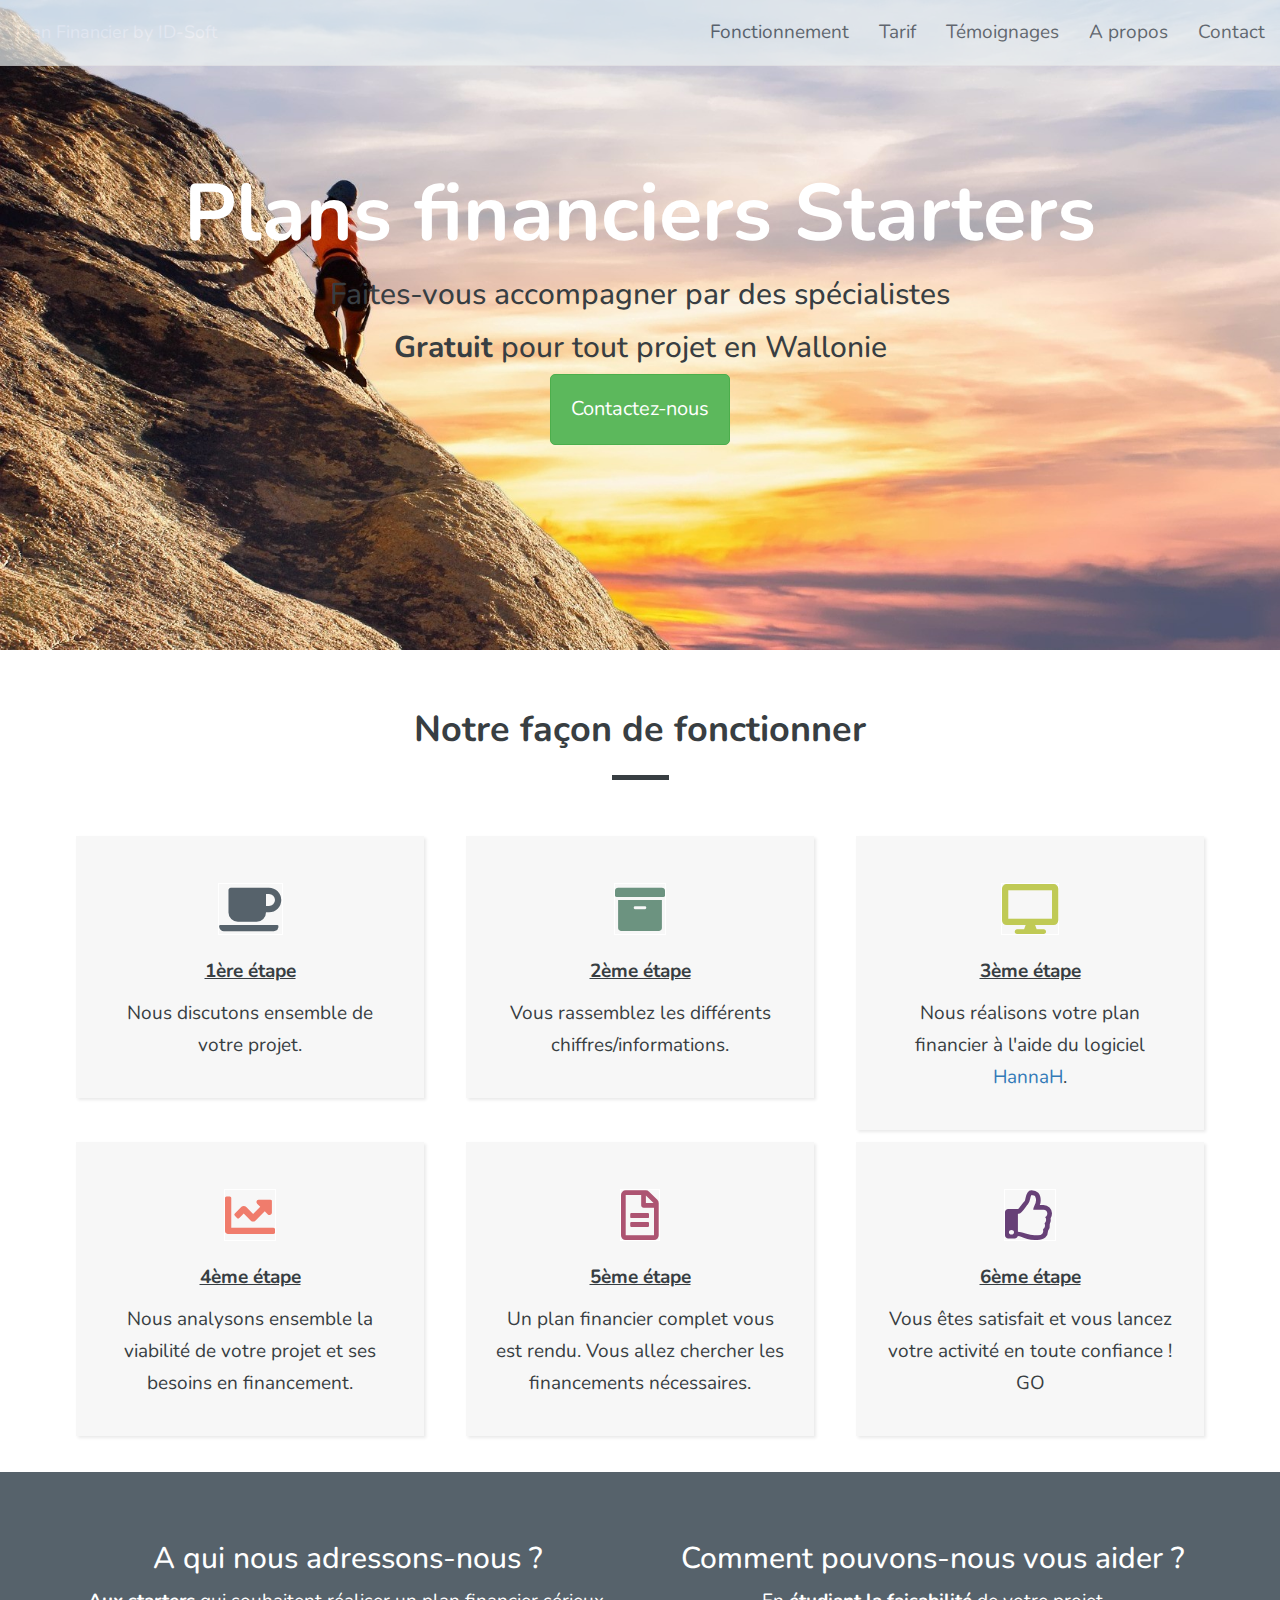
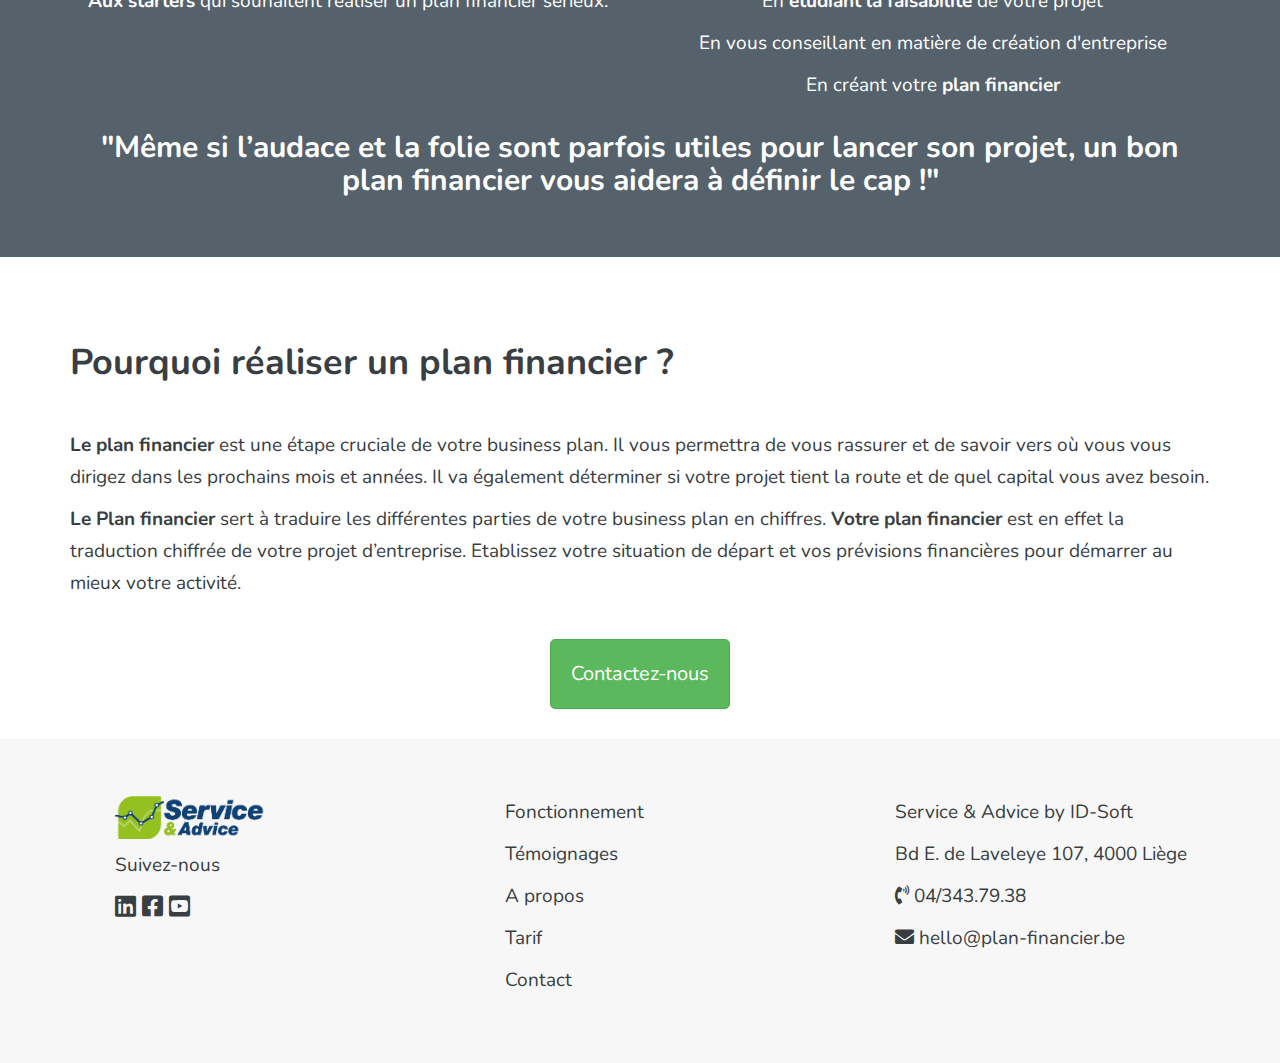
==== index.html @ 62bff939 "Update index.html" ====
<!DOCTYPE html>
<html>
  <head>
    <meta charset="utf-8">
    <meta http-equiv="X-UA-Compatible" content="IE=edge">
    <meta name="viewport" content="width=device-width, initial-scale=1">

    <title>Plan Financier by ID-Soft</title>
    <meta name="description" content="VVous avez un projet mais vous avez besoin de conseils et d’un plan financer professionnel vous lancer ? Notre équipe qualifiée est là pour vous aider. Contactez-nous, nous prendrons le temps d’en discuter autour d’un café.">


    <link rel="stylesheet" href="https://maxcdn.bootstrapcdn.com/bootstrap/3.3.7/css/bootstrap.min.css">
    <link rel="stylesheet" href="https://use.fontawesome.com/releases/v5.0.10/css/all.css">
    <link rel="stylesheet" href="Css/style.css">
    <link href="https://fonts.googleapis.com/css?family=Nunito" rel="stylesheet">
    <!-- HTML5 Shim and Respond.js IE8 support of HTML5 elements and media queries -->
    <!-- Leave those next 4 lines if you care about users using IE8 -->
    <!--[if lt IE 9]>
      <script src="https://oss.maxcdn.com/html5shiv/3.7.2/html5shiv.min.js"></script>
      <script src="https://oss.maxcdn.com/respond/1.4.2/respond.min.js"></script>
    <![endif]-->

    <meta property="og:title" content="Plan Financier" />
    <meta property="og:type" content="article" />
    <meta property="og:url" content="http://www.plan-financier.be/" />
    <meta property="og:image" content="http://example.com/image.jpg" />
    <meta property="og:description" content="Bbesoin d'un Plan Financier ? Faites-nous confiance pour la réalisation de celui-ci." />
    <meta property="og:site_name" content="Plan Financier by ID-Soft" />
    <meta property="fb:admins" content="Facebook numeric ID" />

    <script type="text/javascript">
      var _smartsupp = _smartsupp || {};
      _smartsupp.key = '9a2ca8a7a683b62a05fdf3413a8f7e02817db87a';
      window.smartsupp||(function(d) {
        var s,c,o=smartsupp=function(){ o._.push(arguments)};o._=[];
        s=d.getElementsByTagName('script')[0];c=d.createElement('script');
        c.type='text/javascript';c.charset='utf-8';c.async=true;
        c.src='https://www.smartsuppchat.com/loader.js?';s.parentNode.insertBefore(c,s);
      })(document);
    </script>
  </head>

  <body>
   <nav class="navbar navbar-default navbar-fixed-top navbar-transparent">
      <div class="container-fluid">
    <!-- Brand and toggle get grouped for better mobile display -->
      <div class="navbar-header">
        <button type="button" class="navbar-toggle collapsed" data-toggle="collapse" data-target="#bs-example-navbar-collapse-1" aria-expanded="false">
          <span class="sr-only">Toggle navigation</span>
          <span class="icon-bar"></span>
          <span class="icon-bar"></span>
          <span class="icon-bar"></span>
        </button>
      <a class="navbar-brand" href="index.html"> Plan Financier by ID-Soft</a>
    </div>

    <!-- Collect the nav links, forms, and other content for toggling -->
    <div class="collapse navbar-collapse" id="bs-example-navbar-collapse-1">
       <ul class="nav navbar-nav navbar-right">
        <li><a href="index.html">Fonctionnement</a></li> 
        <li><a href="tarif.html">Tarif</a></li>
        <li><a href="temoignage.html">Témoignages</a></li>
        <li><a href="Apropos.html">A propos</a></li>
        <li><a href="contact.html">Contact</a></li>
       </ul>
    </div><!-- /.navbar-collapse -->
  </div><!-- /.container-fluid -->
</nav>

<div id="wrapper">
  <div class="container">
    <div class="row text-center">
      <div class= "col-xs-12"></div>
        <h1> Plans financiers Starters</h1> 
        <h2> Faites-vous accompagner par des spécialistes  </h2>
        <h2> <b>Gratuit</b> pour tout projet en Wallonie</h2>
      </div>
      <div class="col-xs-12 text-center">
        <a href="#" class="btn btn-success" id="demande"  data-toggle="modal" data-target="#formulaire"> Contactez-nous
        </a>  
      </div>  
    </div>
</div>
</div>

<div class="spacer"></div>

<div class="container cover1 text-center">
   <div class= "col-xs-12"></div>  
    <h1> Notre façon de fonctionner </h1>
  </div>
</div>

<div class="container text-center">
    <div class="row">
      <div class="col-sm-12 col-lg-4">
        <div class="box1">
          <i class="fas fa-coffee" id="featurea"></i>
          <p><u><b>1ère étape</b></u></p> 
          <p>Nous discutons ensemble de votre projet.</p>
        </div>
      </div>
        <div class="col-sm-12 col-lg-4">
          <div class="box1">
           <i class="fas fa-archive" id="featureb"></i>
           <p><u><b>2ème étape</b></u></p> 
           <p>Vous rassemblez les différents chiffres/informations.</p>
          </div>
       </div> 
       <div class="col-sm-12 col-lg-4 ">
          <div class="box1">
            <i class="fas fa-desktop" id="featurec"></i>
            <p><u><b>3ème étape</b></u></p> 
            <p>Nous réalisons votre plan financier à l'aide du logiciel <a href="https://www.idsoft.be/hannah/logiciel-business-plan-financier/">HannaH</a>.</p>
          </div>
        </div>
        <div class="col-sm-4 col-lg-4">
          <div class="box1">
            <i class="fas fa-chart-line" id="featured"></i>  
            <p><u><b>4ème étape</b></u></p> 
            <p> Nous analysons ensemble la viabilité de votre projet et ses besoins en financement.</p>
          </div>
      </div>
       <div class="col-sm-4 col-lg-4" >
        <div class="box1">
         <i class="far fa-file-alt" id="featuree"></i>
         <p><u><b>5ème étape</b></u></p> 
         <p>Un plan financier complet vous est rendu. Vous allez chercher les financements nécessaires.</p>
       </div>
       </div>
       <div class="col-sm-4 col-lg-4">
          <div class="box1">
            <i class="far fa-thumbs-up" id="feature"></i>
            <p><u><b>6ème étape</b></u></p> 
            <p>Vous êtes satisfait et vous lancez votre activité en toute confiance ! GO</p>
          </div>
        </div>
    </div>
</div>

<div class="spacer"></div>

<div class="services">
  <div class="container">
    <div class="row">
      <div class="col-xs-12 col-md-6" >
        <h2> A qui nous adressons-nous ? </h2>
        <p><b>Aux starters</b> qui souhaitent réaliser un plan financier sérieux.</p>
      </div>
      <div class="col-xs-12 col-md-6" id="aide">
        <h2> Comment pouvons-nous vous aider ? </h2>
        <p> En <b>étudiant la faisabilité</b> de votre projet </p>
        <p> En vous conseillant en matière de création d'entreprise </p>
        <p> En créant votre <b>plan financier</b></p>
      </div>
      <div class="col-xs-12 col-lg-12">
        <h2 id="processuscenter"> <b>"Même si l’audace et la folie sont parfois utiles pour lancer son projet, un bon plan financier vous aidera à définir le cap !"</b></h2>
      </div>
    </div>
  </div>
</div>

<div class="spacer"></div>

  <div class="Planfinancier">
    <div class="container">
      <div class="row">
        <div class="col-xs-12 col-lg-12" >
          <h1> Pourquoi réaliser un plan financier ? </h1>
          <p><b>Le plan financier</b> est une étape cruciale de votre business plan. Il vous permettra de vous rassurer et de savoir vers où vous vous dirigez dans les prochains mois et années. Il va également déterminer si votre projet tient la route et de quel capital vous avez besoin.</p>
          <p><b>Le Plan financier</b> sert à traduire les différentes parties de votre business plan en chiffres. <b>Votre plan financier</b> est en effet la traduction chiffrée de votre projet d’entreprise. Etablissez votre situation de départ et vos prévisions financières pour démarrer au mieux votre activité.</p>
        </div>
      </div>
    </div>
  </div>  
  <div class="spacer"></div>
<div class="text-center">
  <a href="#" class="btn btn-success" id="demande"  data-toggle="modal" data-target="#formulaire"> Contactez-nous
  </a>    
</div>  
<div class="spacer"></div>

<div id="footer">
  <div class="container">
  <div class="row">
    <div class="col-xs-12 col-lg-4">
      <p> <img src="images/ServiceAdvice.png" alt="logo-serviceetadvice" width="150" > </p>
      <p>Suivez-nous</p>
      <ul class="list-inline" id="social">
        <li>
          <a href="https://www.linkedin.com/company/id-soft/">
            <i class="fab fa-linkedin"></i>
          </a>
          <a href="https://www.facebook.com/IDSoft.be/?ref=bookmarks">
            <i class="fab fa-facebook-square"></i>
          </a>
          <a href="https://www.youtube.com/channel/UCaKLLMcmvuAm5HZIsFcFZfw">
            <i class="fab fa-youtube-square"></i>
          </a>
        </li>
      </ul>
    </div>
    <div class="col-xs-12 col-lg-4">
      <p> <a href="index.html"> Fonctionnement </a></p>
      <p> <a href="temoignage.html"> Témoignages </a></p>
      <p> <a href="Apropos.html"> A propos </a></p>
      <p> <a href="tarif.html"> Tarif </a></p>
      <p> <a href="contact.html"> Contact </a></p>
    </div>
    <div class="col-xs-12 col-lg-4">
      <p> Service & Advice by <a href="https://www.idsoft.be/">ID-Soft</a></p>
      <p> Bd E. de Laveleye 107, 4000 Liège </p>
      <p> <i class="fas fa-phone-volume"></i> 04/343.79.38 </p>
      <p><i class="fas fa-envelope"></i> <a href="mailto:hello@plan-financier.be"> hello@plan-financier.be </a> </p>
    </div>
  </div>
 </div>
</div>


<!-- Smartsupp Live Chat script -->


    <!-- Including Bootstrap JS (with its jQuery dependency) so that dynamic components work -->
    <script src="https://ajax.googleapis.com/ajax/libs/jquery/1.11.1/jquery.min.js"></script>
    <script src="https://maxcdn.bootstrapcdn.com/bootstrap/3.3.7/js/bootstrap.min.js"></script>
    <!-- Global site tag (gtag.js) - Google Analytics -->
<script async src="https://www.googletagmanager.com/gtag/js?id=UA-7505499-8"></script>
<script>
  window.dataLayer = window.dataLayer || [];
  function gtag(){dataLayer.push(arguments);}
  gtag('js', new Date());

  gtag('config', 'UA-7505499-8');
</script>


<!-- Modal -->
<div class="modal fade" id="formulaire" tabindex="-1" role="dialog" aria-labelledby="exampleModalLabel" aria-hidden="true">  
  <div class="modal-dialog" role="document">
    <div class="modal-content">
      <div class="modal-header">
        <h2 class="modal-title" id="exampleModalLabel"> Contact</h2>
        <button type="button" class="close" data-dismiss="modal" aria-label="Close">
          <span aria-hidden="true">&times;</span>
        </button>
      </div>
      <div class="modal-body">
        <form action="https://formspree.io/support@idsoft.be" method="POST"">
          <div class="container">
          <div class="row">
            <div class="col-xs-12">
              <div class="form-group">
                <label for="firstname"></label>
                <input type="Prénom" name="Prénom" placeholder="Votre prénom" id="Prénom">
              </div>
            </div>
            <div class="col-xs-12">
              <div class="form-group">
                <label for="Nom"> </label>
                  <input type="Nom" name="nom" placeholder="Votre nom" id="Nom">
              </div>  
            </div>
            <div class="col-xs-12">
              <div class="form-group">
                <label for="Téléphone"> </label>
                  <input type="Téléphone" name="téléphone" placeholder="Votre numéro de téléphone" id="Théléphone">
              </div>  
            </div>          
            <div class="col-xs-12">
             <div class="form-group">
                <label for="email"></label>
                <input type="email" name="email" placeholder="Votre e-mail" id="email">
              </div>
            </div>
            <div class="col-xs-12">
              <div class="form-group">
                <label for="text"> </label>
                <textarea name="message" placeholder=" Votre message" id="text"></textarea>
              </div>
            </div>
                <button type="submit" value="Envoyer" class="btn btn-success">Envoyer </button>
          </div>
        </div>
       </form>
      </div>
    </div>
  </div>
</div>

</body>
</html>
---- Css/style.css ----
body{
	color: #383E42;
	background-color: #FFFFFF;
	font-size: 19px;
	line-height: 32px;
	font-family: 'Nunito', sans-serif;
}
h1{
	font-weight: bold;
}

.navbar-transparent {
  background-color: #EDF2F2;
  opacity: 0.7;
}

.navbar-transparent .navbar-brand,
.navbar-transparent .navbar-nav > li > a {
  color: #383E42;
  line-height: 35px;
}

.navbar-transparent .navbar-nav > li > a:hover,
.navbar-transparent .navbar-nav > li > a:active,
.navbar-transparent .navbar-nav > li > a:focus,
.navbar-transparent .navbar-nav > .open > a,
.navbar-transparent .navbar-nav > .open > a:hover,
.navbar-transparent .navbar-nav > .open > a:focus {
  color: white;
  background-color: rgb(0, 0, 0, 0.3);
}

.navbar-transparent .navbar-brand:hover,
.navbar-transparent .navbar-brand:active,
.navbar-transparent .navbar-brand:focus {
  color: white;
}

.box1 {
	background-color: #F7F7F7 ; 
	box-shadow: 2px 2px 3px #EAEAEA ; 
	padding: 27px;
	margin: 6px;
} 

.spacer {
	height:30px;
}

#wrapper {
	background-image: url('../images/background/background.jpg');
	height: 650px;
	background-size: cover;
	padding-top: 150px;
	padding-bottom: 100px; 
	color: white;
}
#wrapper h1{
	font-size: 80px;
}

#wrapper h2 {
	font-size: 30px;
	color:  #383E42; 
}

#feature {
	color: #674077; 
	font-size: 50px;
	border: 1px solid white;
	margin: 20px;
}



.services {
	text-align: center;
	background-color: #56626B;
	padding: 50px;
	color: white;
}

.temoinage {
	text-align: left; 
	padding-left: 100px;
	padding-right: 100px
}

.temmoinage h1{
	text-align: center; 
	padding-bottom: 50px;
}

.apropos h1{
	text-align: center;
	padding-bottom: 50px
}


.cover {
	height: 200px;
	background-size: cover;
	padding-top: 100px;
	color:  #383E42;
}


.cover:after {
  content: '';
  width: 5%;
  display: block;
	margin: 0 auto;
  padding-top: 15px; 
  border-bottom: 5px solid #383E42;
}

.cover1 {
	height: 150px;
	background-size: cover;
	padding-top: 10px;
	padding-bottom: 10px;
	margin-bottom: 15px
	color:  #383E42;
}


.cover1:after {
  content: '';
  width: 5%;
  display: block;
	margin: 0 auto;
  padding-top: 15px; 
  border-bottom: 5px solid #383E42;
}
.box2 {
	background-color: #56626B; 
	box-shadow: 2px 2px 3px #606E78 ; 
	padding: 15px;
	margin: 10px;
	border-radius: 5px;
	color: white;
} 

#photo {
	border-radius: 50%;
	box-shadow: 2px 2px 3px #93A8B7;
}

.apropos h2{
	text-decoration: underline;
	padding-bottom: 20px;
	font-size: 20px;
}

.apropos p{
	padding-bottom: 30px;
}

.apropos a{
	text-decoration: none;
}

.tarif h1{
	text-align: center;
	padding-bottom: 30px;
}
.tarif a:hover{
	color: #95C11F;
	text-decoration: none;
}

.tarif {
	text-align: left; 
	padding-left: 100px;
	padding-right: 100px
}

.tarif h2{
	font-size: x-large;
	padding-top: 1em;
	text-align: center;
}

.tarif h1{
	font-size: x-large;
	padding-top: 1em;
	text-align: left;
}
#footer {
	background-color:#F7F7F7;
	opacity: 0,3;
  padding-left: 100px;
  padding-top: 3em;
  padding-bottom: 3em;
  padding-right: 100px;

}

#footer a {
  color: #383E42;
}

#footer a:hover {
  text-decoration: none;
  color: #95C11F;
}

#social {
	font-size: x-large;
}



.spacer-verticale {
	height: 4em;
}

.contact {
	padding: 100px;
}
.contacta {
	font-size: x-large;
	color:#383E42;

}

.contact a:hover{
	color: #95C11F;
	text-decoration: none;
}

#contact h1{
	text-align: center;
	padding-bottom: 30px;
}

 #contact {
	background-color:#CCCCCC;
	height: 100px;
	background-size: cover;
	padding-top: 150px;
	padding-bottom: 50px;
	color: white;
}

.tarif h2{
	text-align: left; 
}
#featurea {
	color: #56626B;
	font-size: 50px;
	border: 1px solid white;
	margin: 20px;
}

#featureb{
	color: #6C9380;
	font-size: 50px;
	border: 1px solid white;
	margin: 20px;	
}

#featurec {
	color: #C0CA55; 
	font-size: 50px;
	border: 1px solid white;
	margin: 20px;	
}

#featured {
	color: #F07C6C; 
	font-size: 50px;
	border: 1px solid white;
	margin: 20px;	
}


#featuree {
	color: #AD5472; 
	font-size: 50px;
	border: 1px solid white;
	margin: 20px;	
}

.Planfinancier h1{
	padding-bottom: 1em;
	padding-top: 1em;
}


#demande {
  border-radius: 5px;
  font-size: 20px;
  padding: 20px;
}
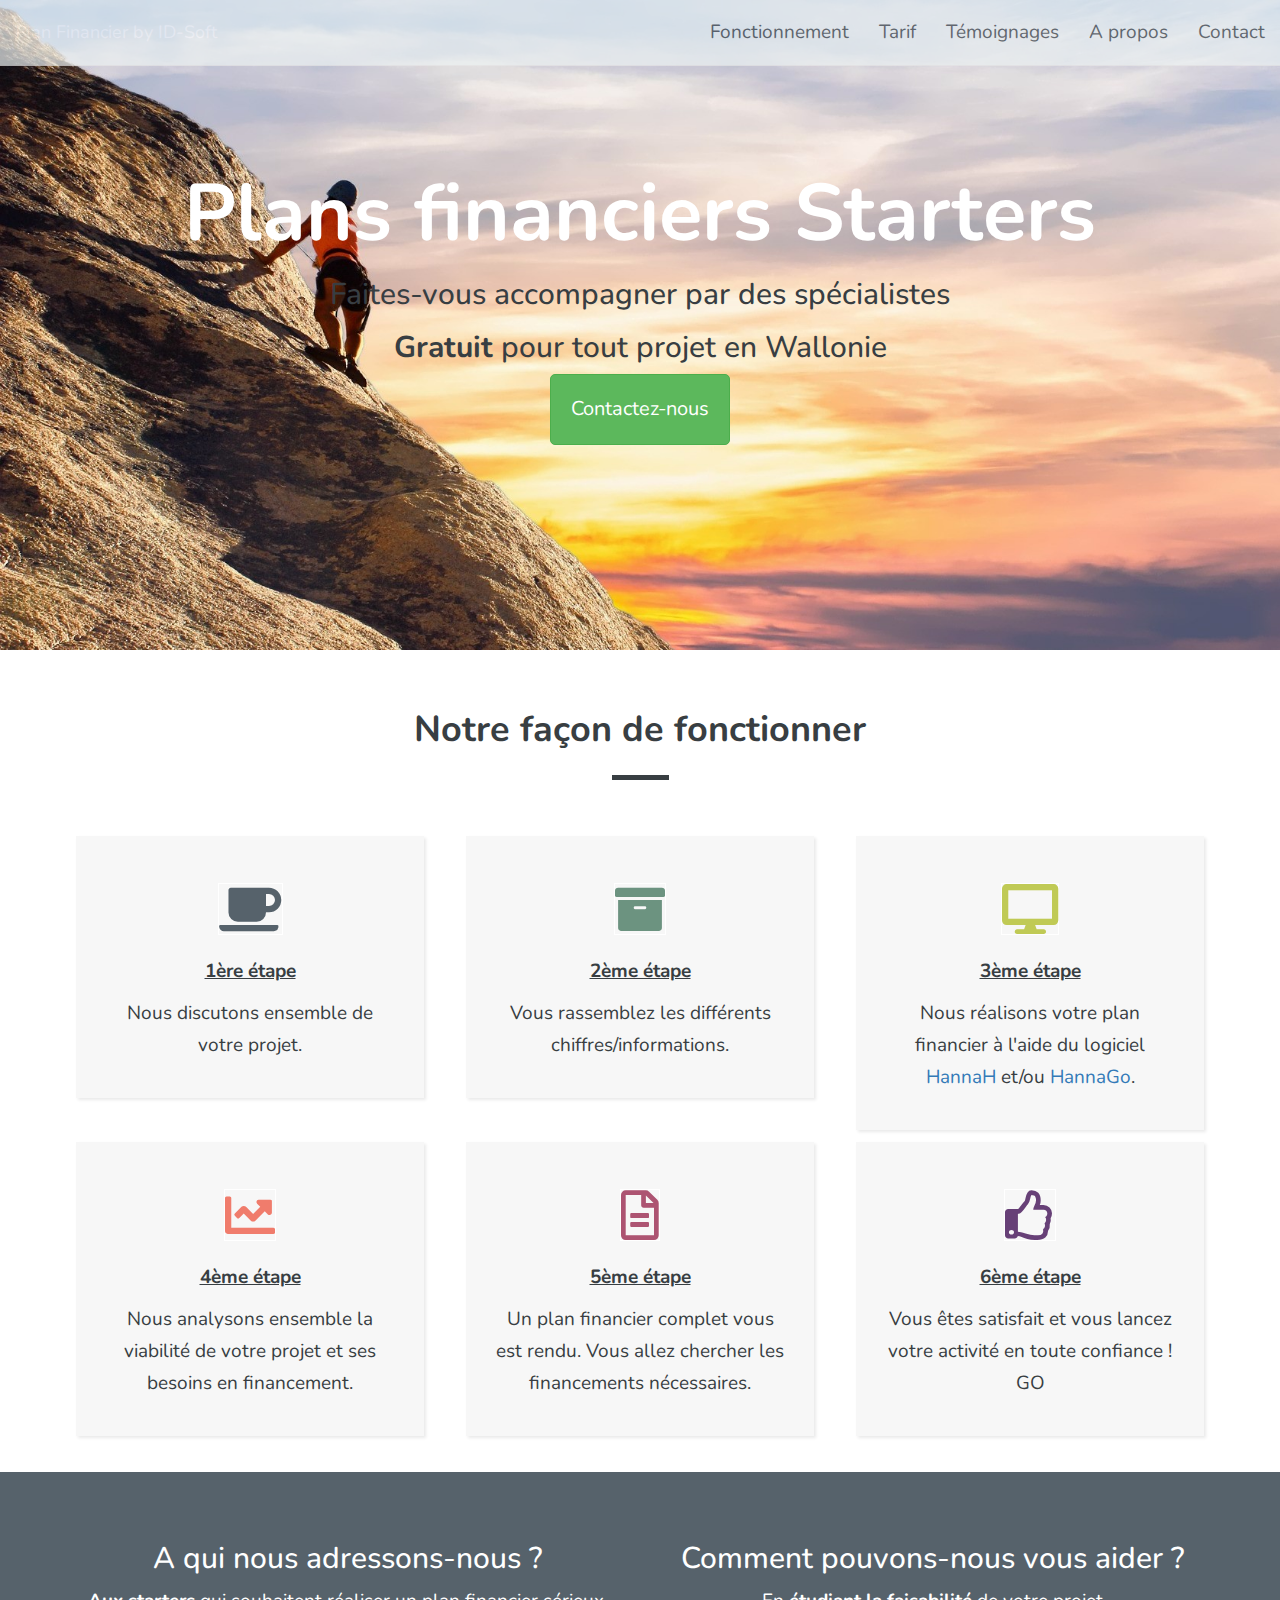
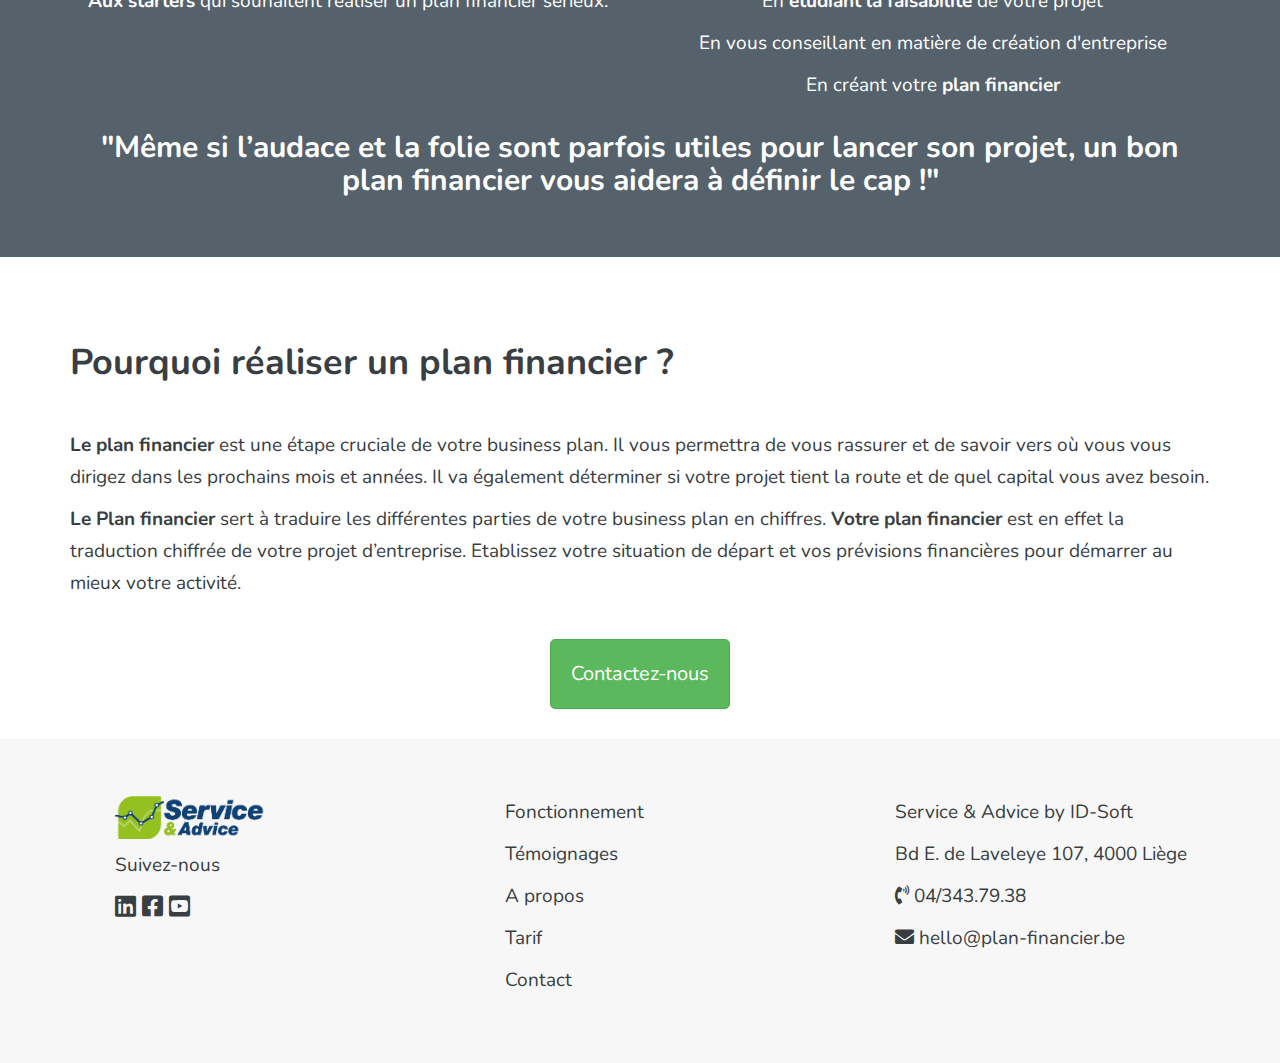
==== commit 5df657bd: "mise à jour du site hannago" ====
--- a/index.html
+++ b/index.html
@@ -111,7 +111,7 @@
           <div class="box1">
             <i class="fas fa-desktop" id="featurec"></i>
             <p><u><b>3ème étape</b></u></p> 
-            <p>Nous réalisons votre plan financier à l'aide du logiciel <a href="https://www.idsoft.be/hannah/logiciel-business-plan-financier/">HannaH</a>.</p>
+            <p>Nous réalisons votre plan financier à l'aide du logiciel <a href="https://www.idsoft.be/hannah/logiciel-business-plan-financier/">HannaH</a> et/ou <a href="https://www.hannago.eu">HannaGo</a>.</p>
           </div>
         </div>
         <div class="col-sm-4 col-lg-4">
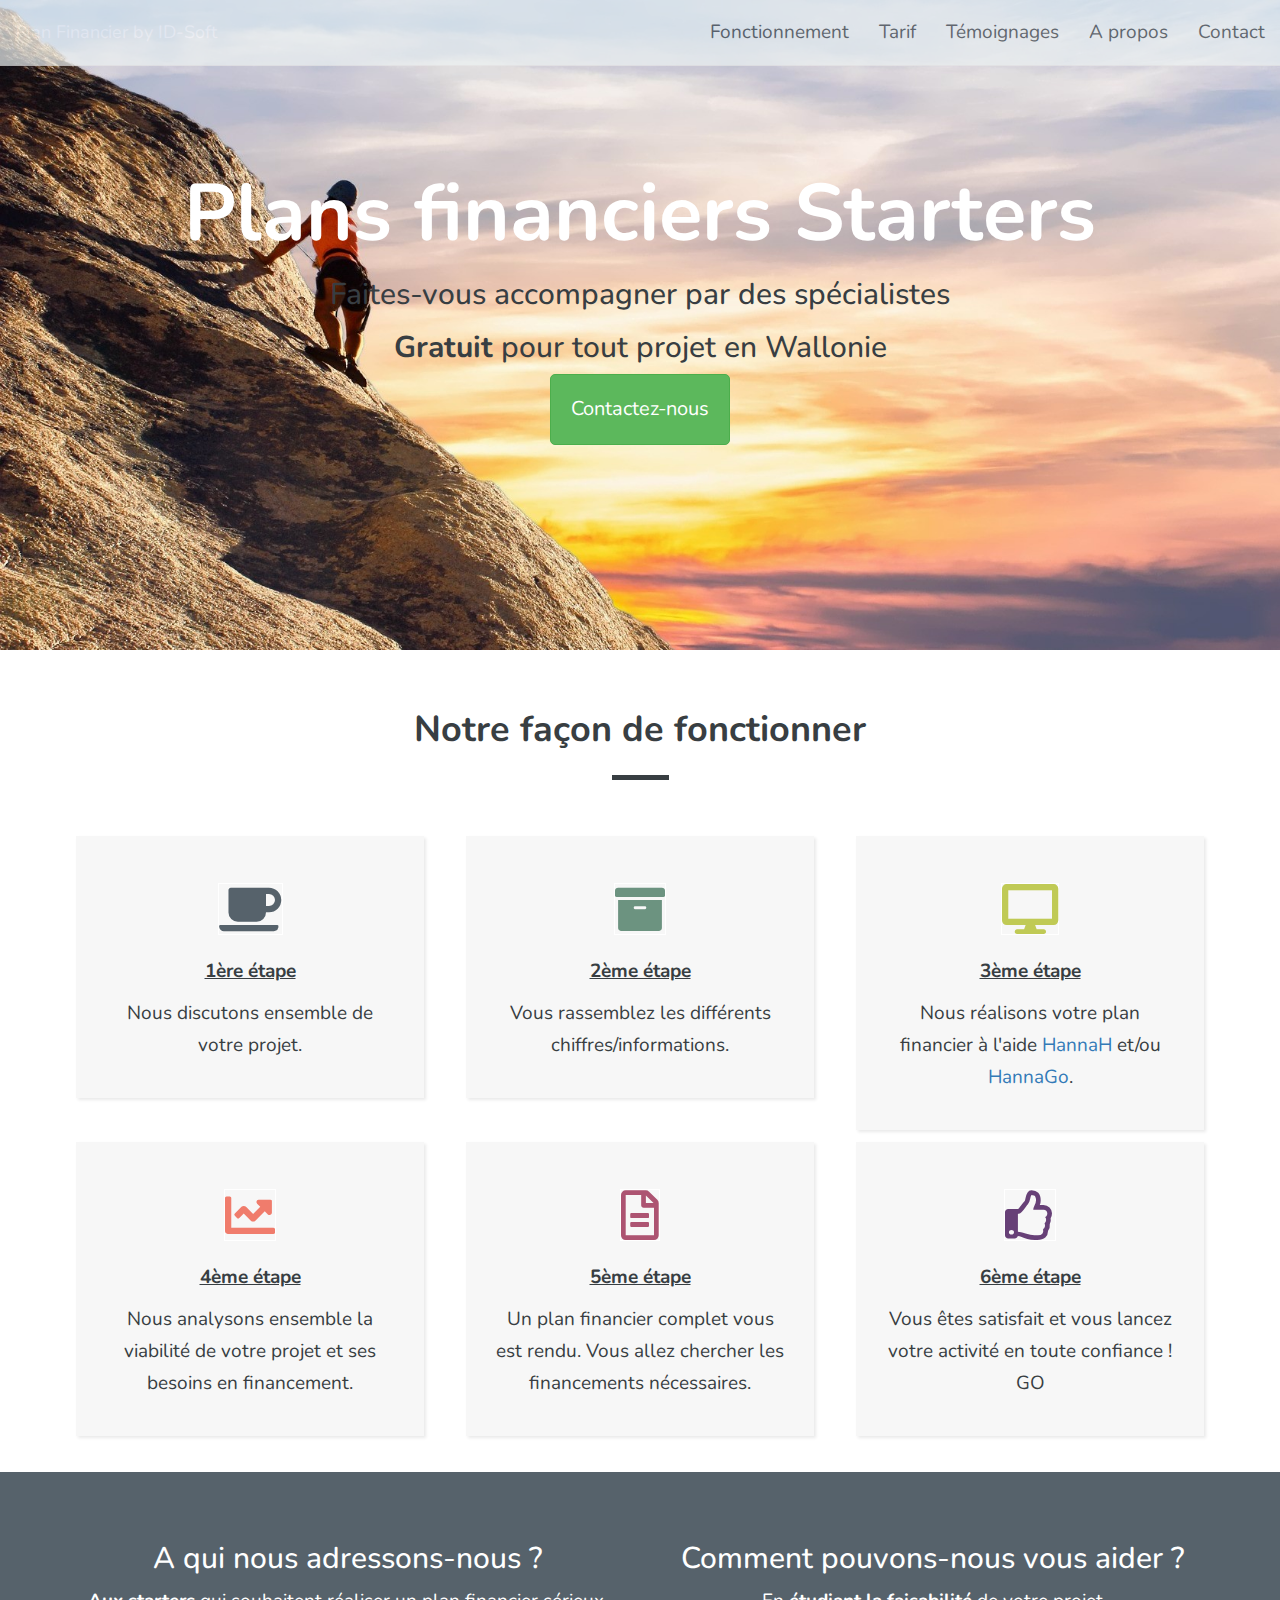
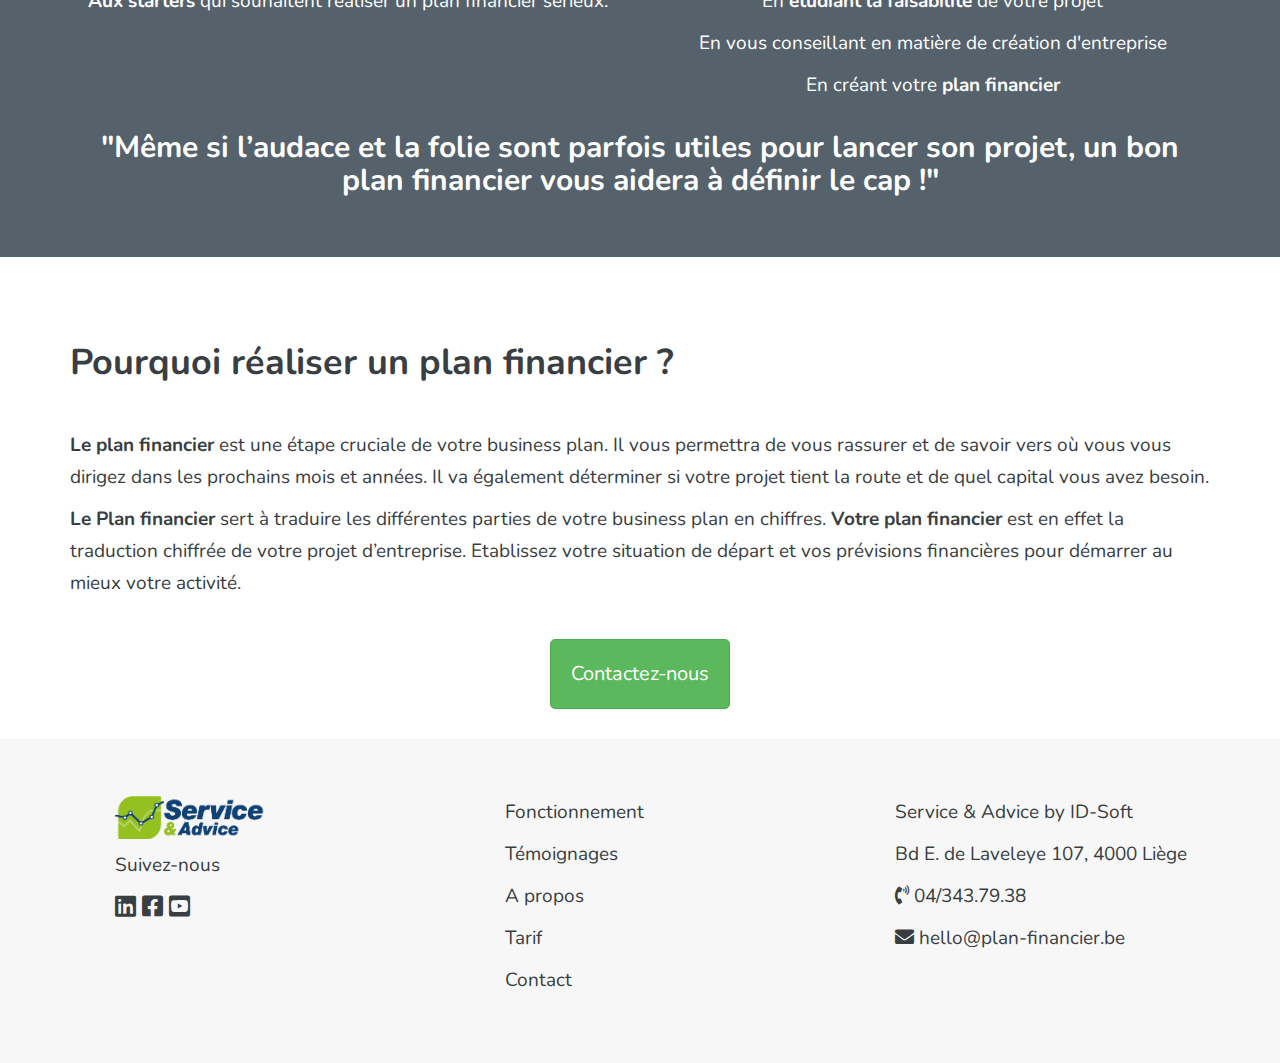
==== commit ce93b587: "correction" ====
--- a/index.html
+++ b/index.html
@@ -111,7 +111,7 @@
           <div class="box1">
             <i class="fas fa-desktop" id="featurec"></i>
             <p><u><b>3ème étape</b></u></p> 
-            <p>Nous réalisons votre plan financier à l'aide du logiciel <a href="https://www.idsoft.be/hannah/logiciel-business-plan-financier/">HannaH</a> et/ou <a href="https://www.hannago.eu">HannaGo</a>.</p>
+            <p>Nous réalisons votre plan financier à l'aide <a href="https://www.idsoft.be/hannah/logiciel-business-plan-financier/">HannaH</a> et/ou <a href="https://www.hannago.eu">HannaGo</a>.</p>
           </div>
         </div>
         <div class="col-sm-4 col-lg-4">
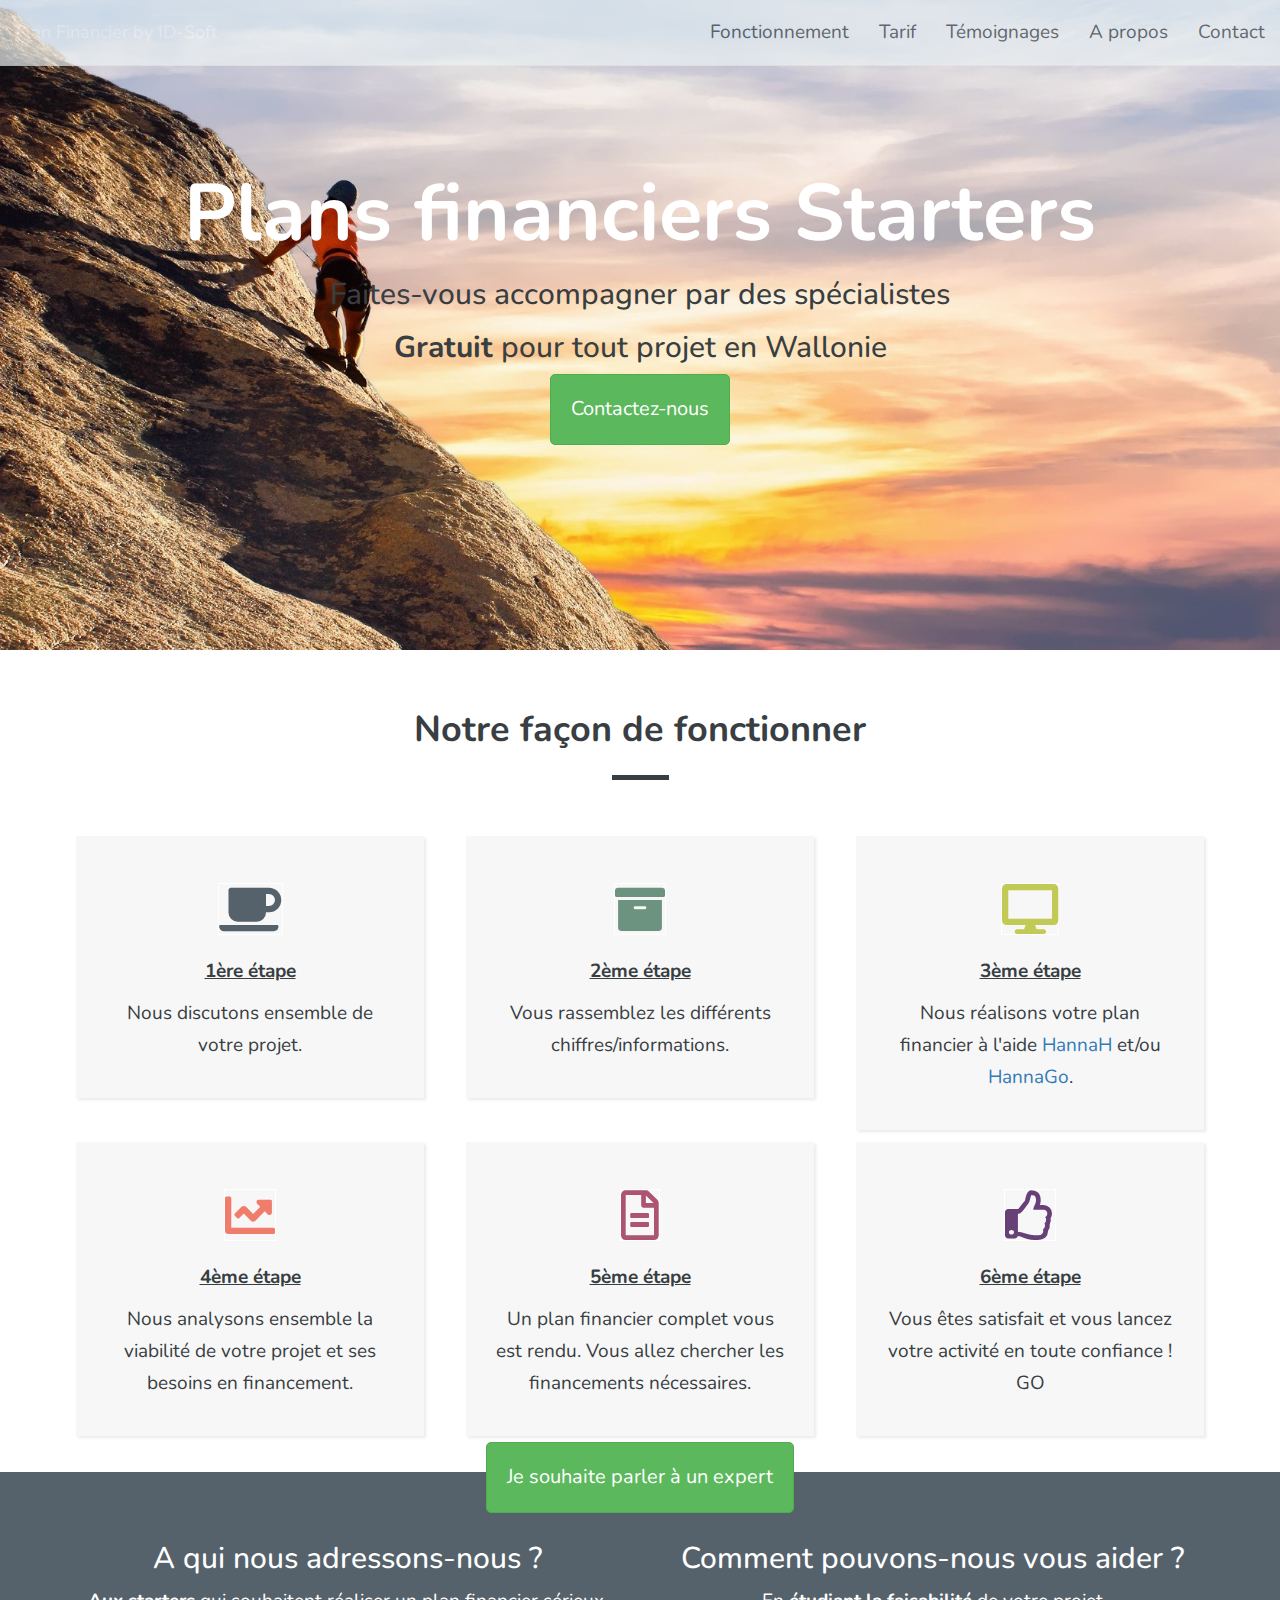
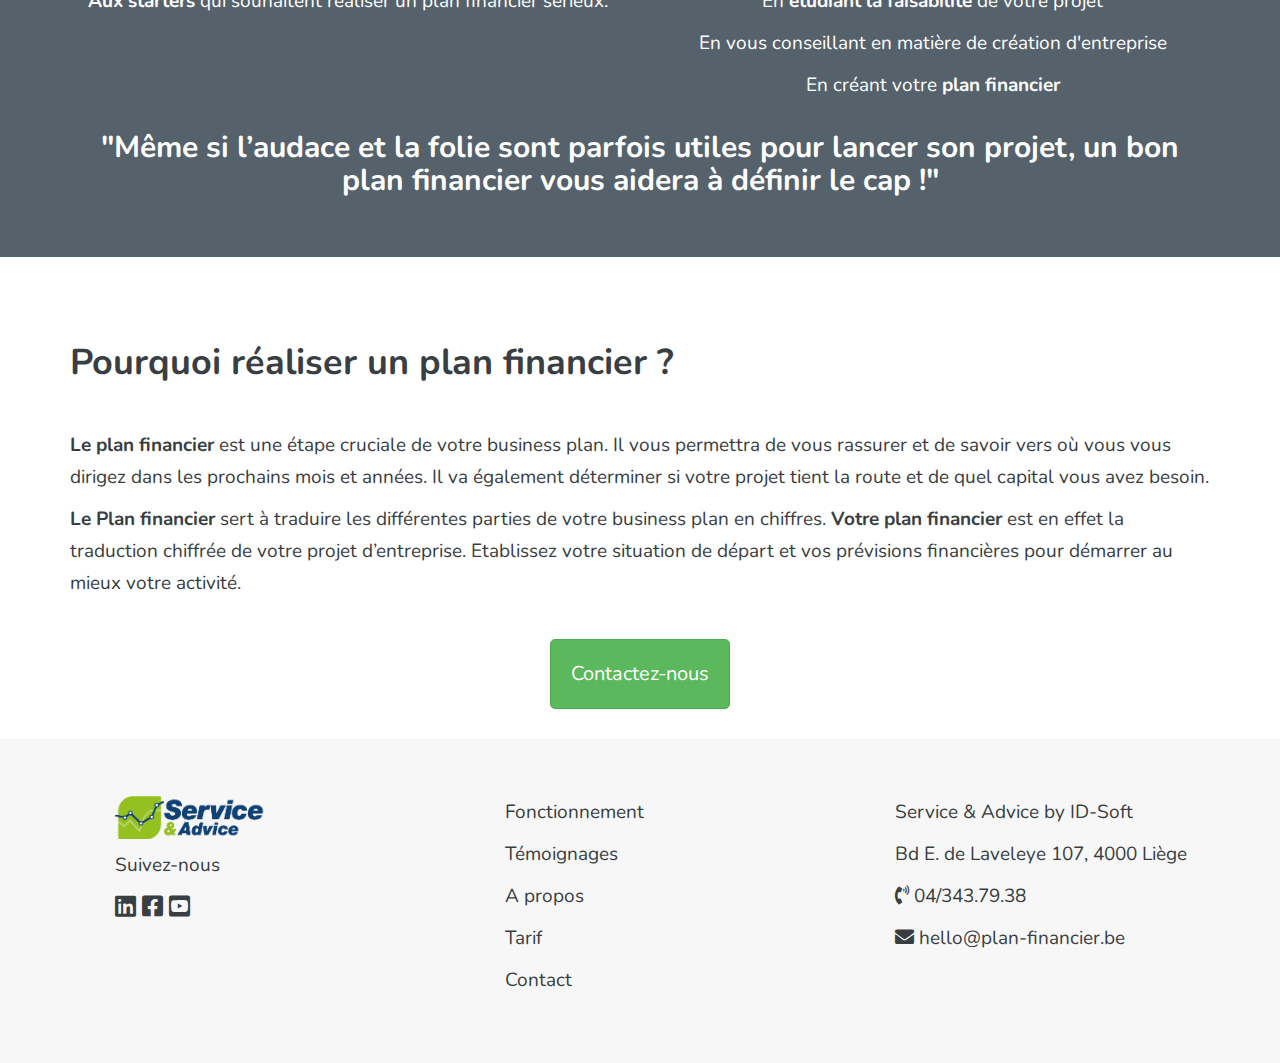
==== commit 49cb2636: "index" ====
--- a/index.html
+++ b/index.html
@@ -51,13 +51,13 @@
           <span class="icon-bar"></span>
           <span class="icon-bar"></span>
         </button>
-      <a class="navbar-brand" href="index.html"> Plan Financier by ID-Soft</a>
+      <a class="navbar-brand" href="fonction.html"> Plan Financier by ID-Soft</a>
     </div>
 
     <!-- Collect the nav links, forms, and other content for toggling -->
     <div class="collapse navbar-collapse" id="bs-example-navbar-collapse-1">
        <ul class="nav navbar-nav navbar-right">
-        <li><a href="index.html">Fonctionnement</a></li> 
+        <li><a href="fonction.html">Fonctionnement</a></li> 
         <li><a href="tarif.html">Tarif</a></li>
         <li><a href="temoignage.html">Témoignages</a></li>
         <li><a href="Apropos.html">A propos</a></li>
@@ -66,7 +66,6 @@
     </div><!-- /.navbar-collapse -->
   </div><!-- /.container-fluid -->
 </nav>
-
 <div id="wrapper">
   <div class="container">
     <div class="row text-center">
@@ -137,6 +136,10 @@
         </div>
     </div>
 </div>
+<div class="col-xs-12 text-center">
+        <a href="#" class="btn btn-success" id="demande"  data-toggle="modal" data-target="#formulaire"> Je souhaite parler à un expert
+        </a>  
+      </div>  
 
 <div class="spacer"></div>
 
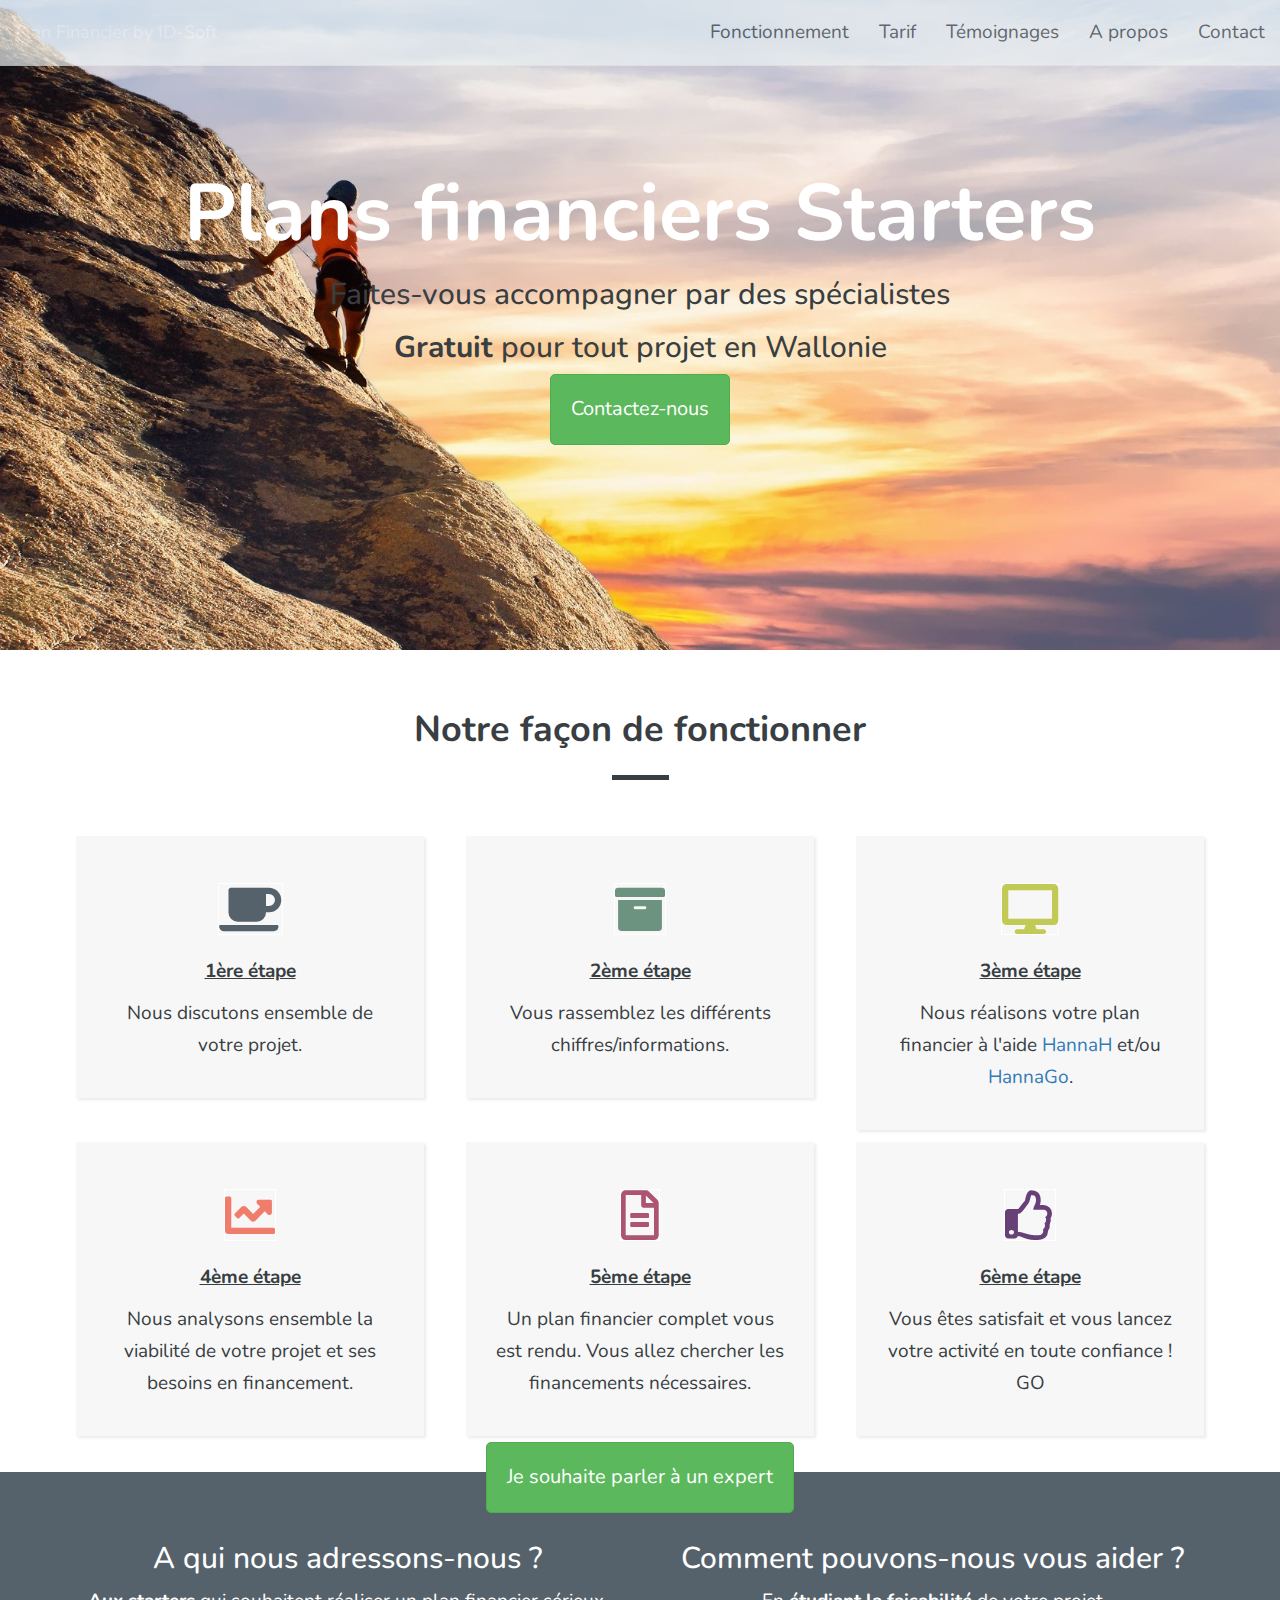
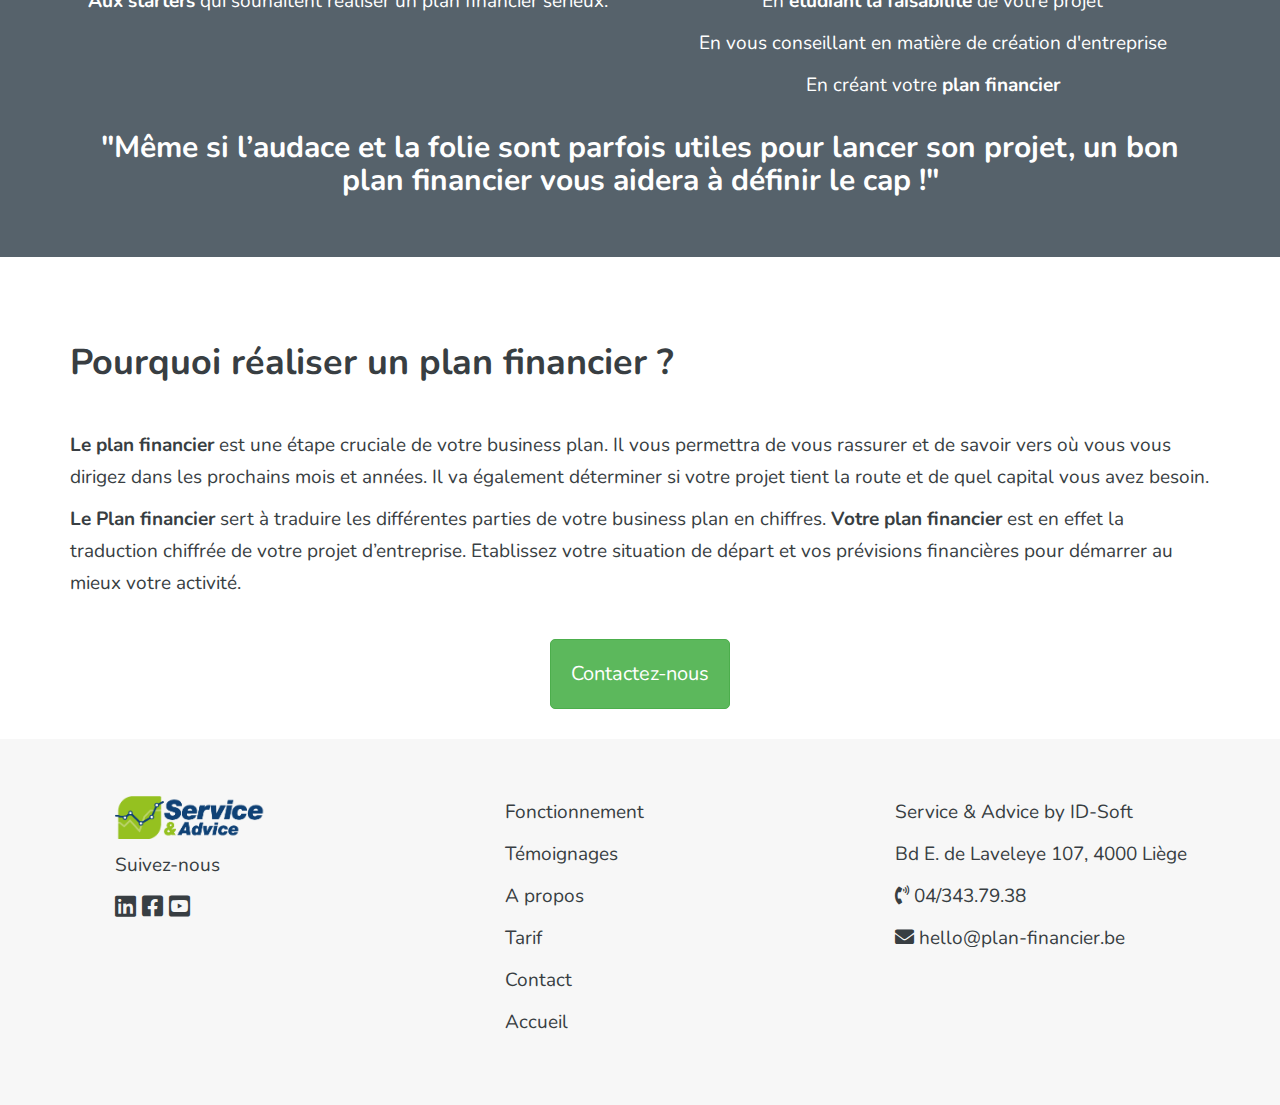
==== commit f3712f2d: "bas" ====
--- a/index.html
+++ b/index.html
@@ -209,6 +209,7 @@
       <p> <a href="Apropos.html"> A propos </a></p>
       <p> <a href="tarif.html"> Tarif </a></p>
       <p> <a href="contact.html"> Contact </a></p>
+      <p> <a href="Accueil.html"> Accueil </a></p>
     </div>
     <div class="col-xs-12 col-lg-4">
       <p> Service & Advice by <a href="https://www.idsoft.be/">ID-Soft</a></p>
--- a/Css/style.css
+++ b/Css/style.css
@@ -43,9 +43,47 @@
 	margin: 6px;
 } 
 
+.boxy {
+	color: black;
+	background-color: #FFFFFF ; 
+	box-shadow: 2px 2px 3px #EAEAEA ; 
+	padding: 27px;
+	margin: 6px;
+} 
+
+.boxy1 {
+	color: black;
+	background-color: #FFFFFF ; 
+	box-shadow: 2px 2px 3px #EAEAEA ; 
+	padding: 27px;
+	margin: 6px;
+	height: 300px;
+} 
+.boxy2 {
+	color: black;
+	background-color: #FFFFFF ; 
+	box-shadow: 2px 2px 3px #EAEAEA ; 
+	padding: 27px;
+	margin: 6px;
+	height: 200px;
+} 
+
 .spacer {
 	height:30px;
 }
+
+#wrapper1 {
+	background-color: #1D4259;
+	height: 1200px;
+	background-size: cover;
+	padding-top: 150px;
+	padding-bottom: 100px; 
+	color: white;
+}
+#wrapper1 h1{
+	font-size: 80px;
+}
+
 
 #wrapper {
 	background-image: url('../images/background/background.jpg');
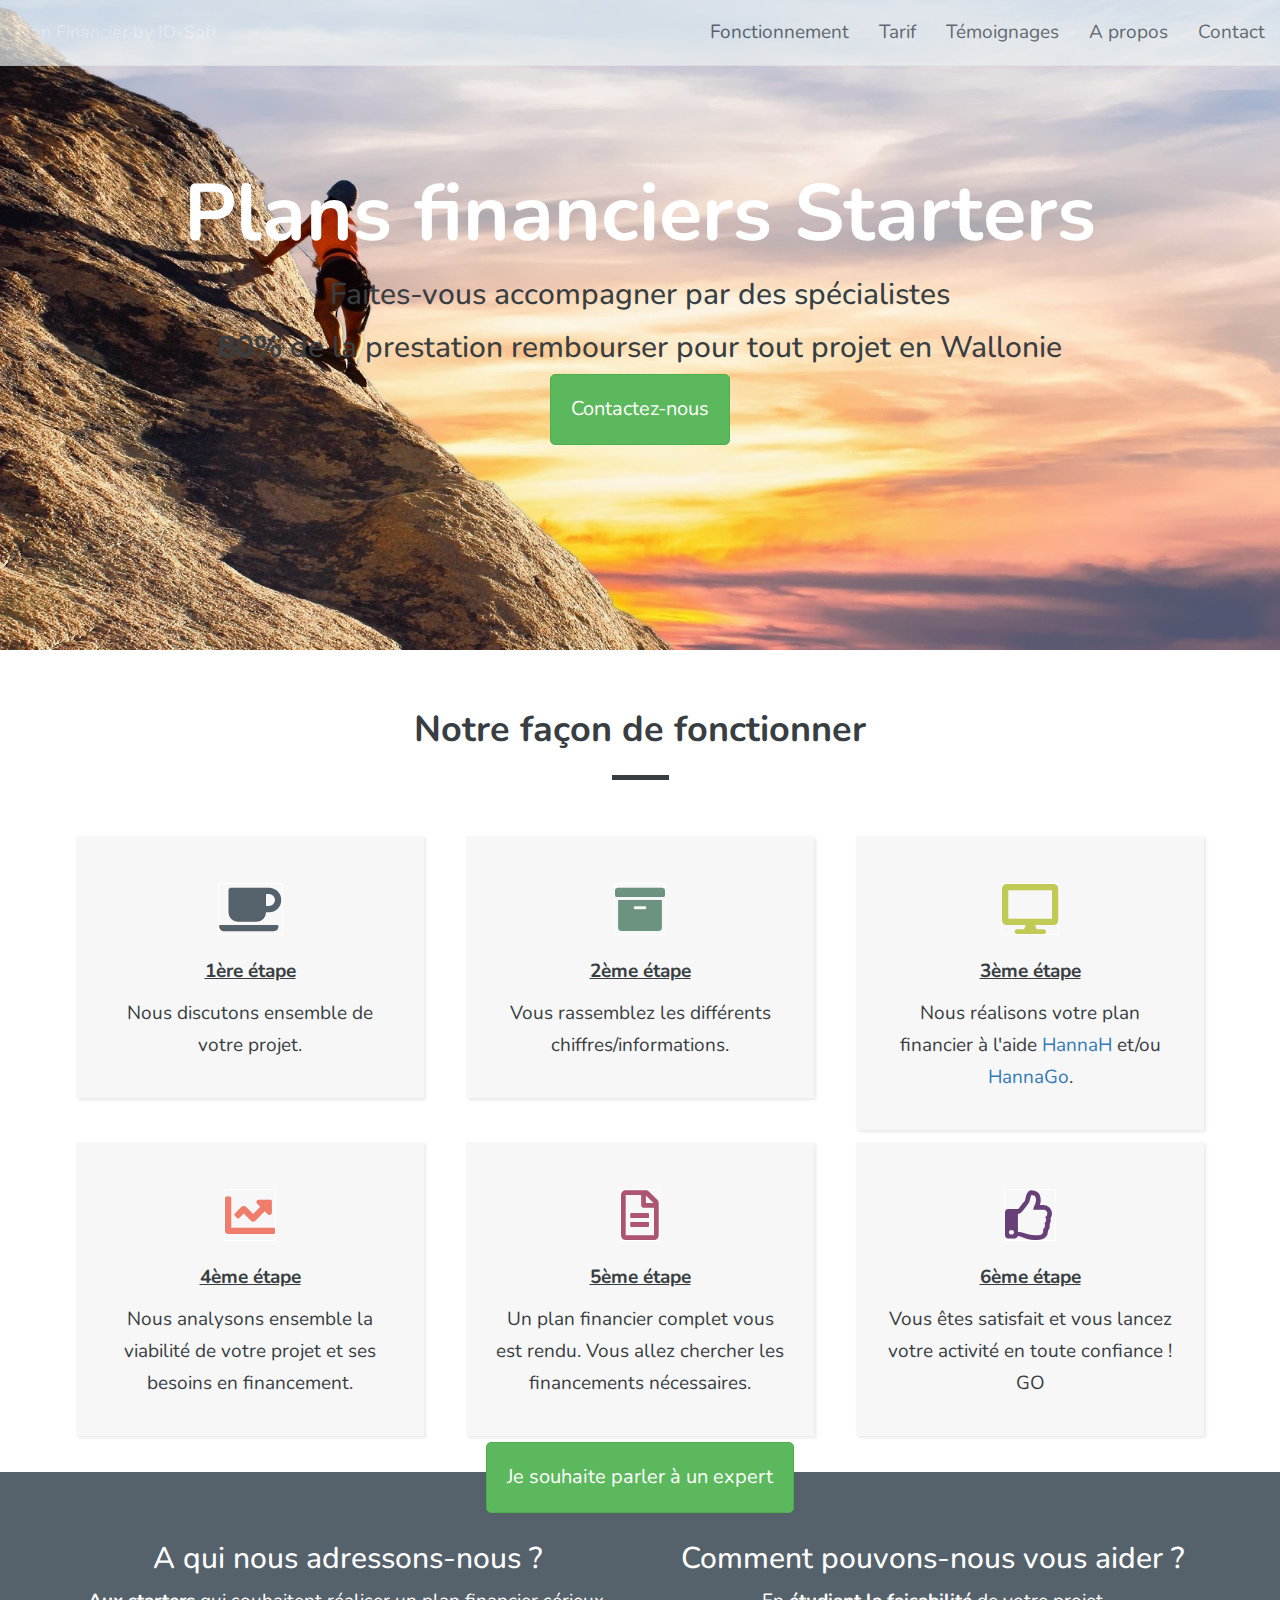
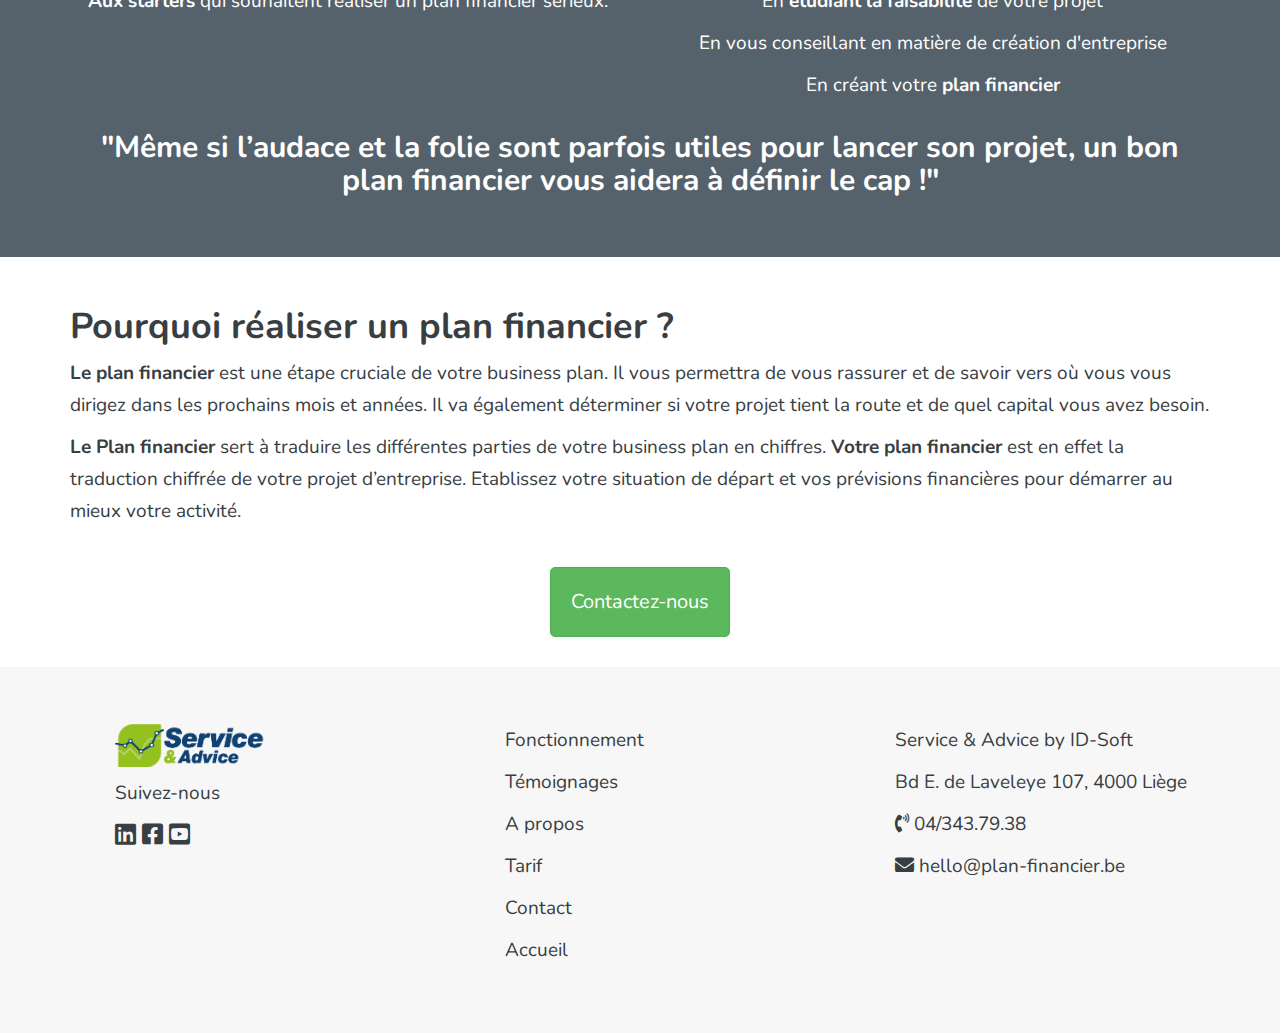
==== commit 67316554: "tarif" ====
--- a/index.html
+++ b/index.html
@@ -72,7 +72,7 @@
       <div class= "col-xs-12"></div>
         <h1> Plans financiers Starters</h1> 
         <h2> Faites-vous accompagner par des spécialistes  </h2>
-        <h2> <b>Gratuit</b> pour tout projet en Wallonie</h2>
+        <h2> <b>80%</b> de la prestation rembourser pour tout projet en Wallonie</h2>
       </div>
       <div class="col-xs-12 text-center">
         <a href="#" class="btn btn-success" id="demande"  data-toggle="modal" data-target="#formulaire"> Contactez-nous
--- a/Css/style.css
+++ b/Css/style.css
@@ -74,12 +74,12 @@
 
 #wrapper1 {
 	background-color: #1D4259;
-	height: 1200px;
-	background-size: cover;
-	padding-top: 150px;
-	padding-bottom: 100px; 
-	color: white;
-}
+	padding-top: 50px; 
+	height: 370px;
+	color: white;
+	}
+
+
 #wrapper1 h1{
 	font-size: 80px;
 }
@@ -320,11 +320,17 @@
 	margin: 20px;	
 }
 
-.Planfinancier h1{
-	padding-bottom: 1em;
-	padding-top: 1em;
-}
-
+
+#Planfinancier {
+	padding-top: 50px; 
+	height: 300px;
+	color: black;
+}
+
+#Planfinancier h1{
+	color: black;
+	font-size: x-large;
+}
 
 #demande {
   border-radius: 5px;
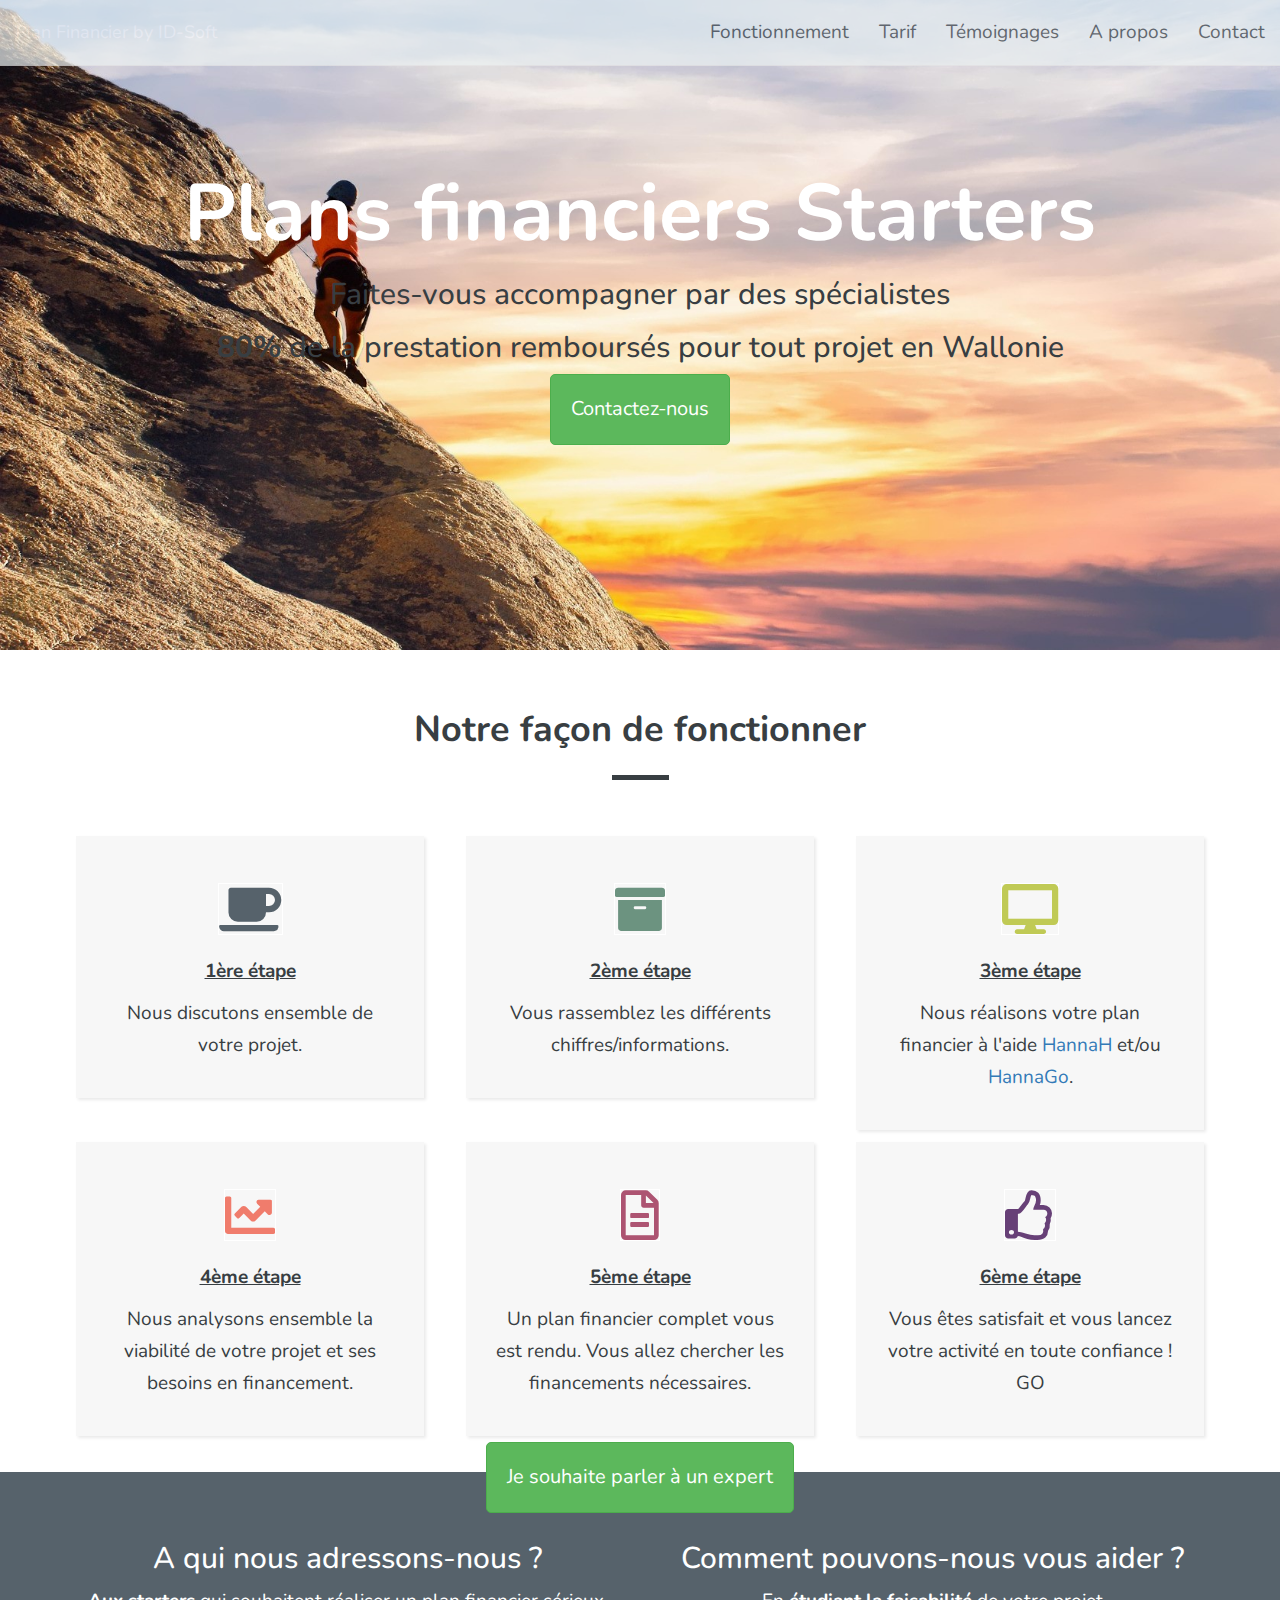
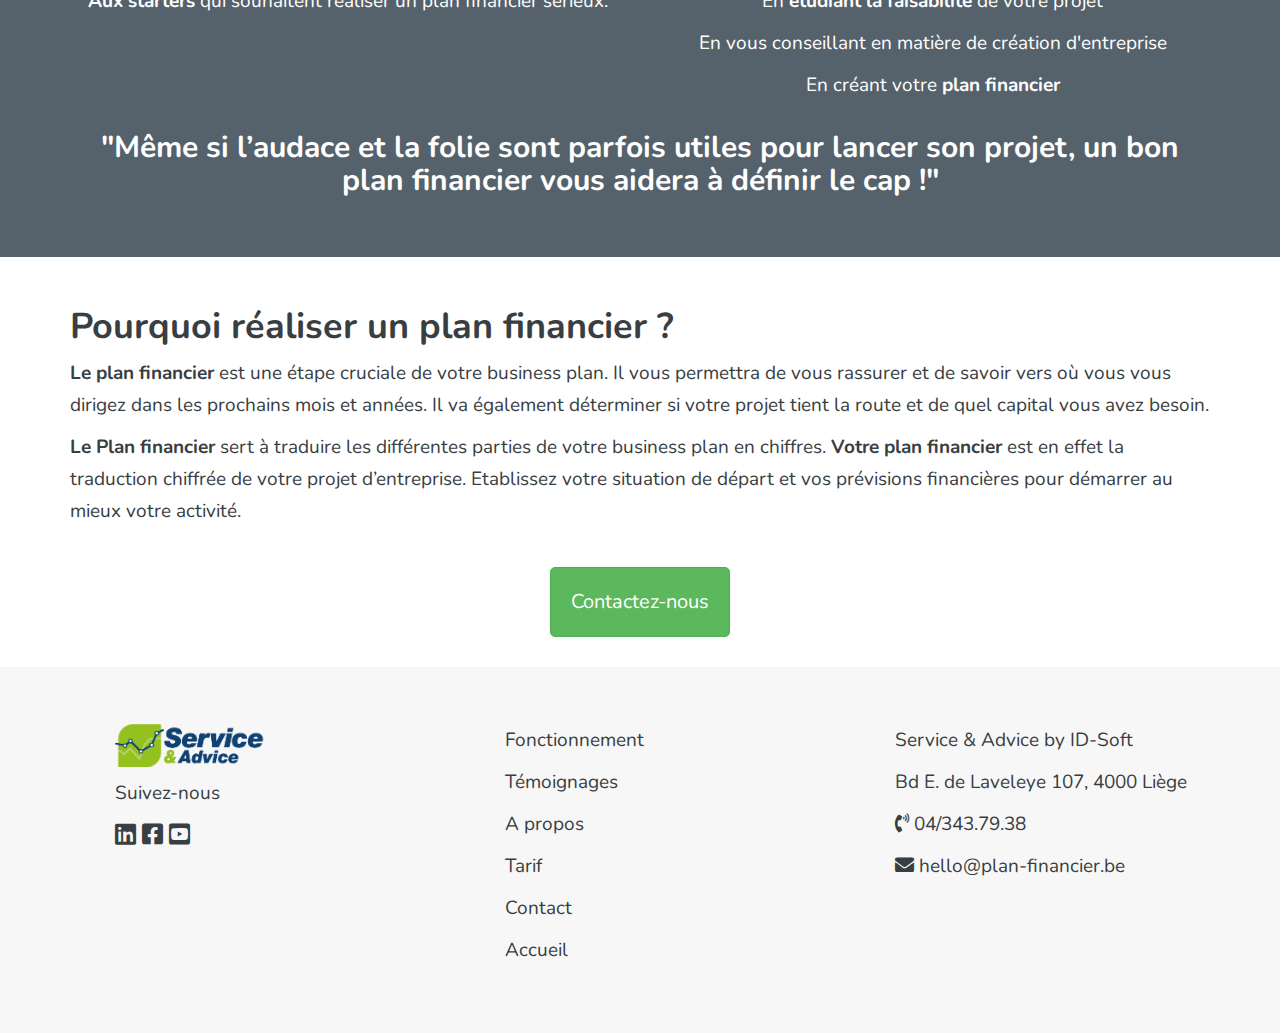
==== commit 40da2dc0: "accueil" ====
--- a/index.html
+++ b/index.html
@@ -72,7 +72,7 @@
       <div class= "col-xs-12"></div>
         <h1> Plans financiers Starters</h1> 
         <h2> Faites-vous accompagner par des spécialistes  </h2>
-        <h2> <b>80%</b> de la prestation rembourser pour tout projet en Wallonie</h2>
+        <h2> <b>80%</b> de la prestation remboursés pour tout projet en Wallonie</h2>
       </div>
       <div class="col-xs-12 text-center">
         <a href="#" class="btn btn-success" id="demande"  data-toggle="modal" data-target="#formulaire"> Contactez-nous
